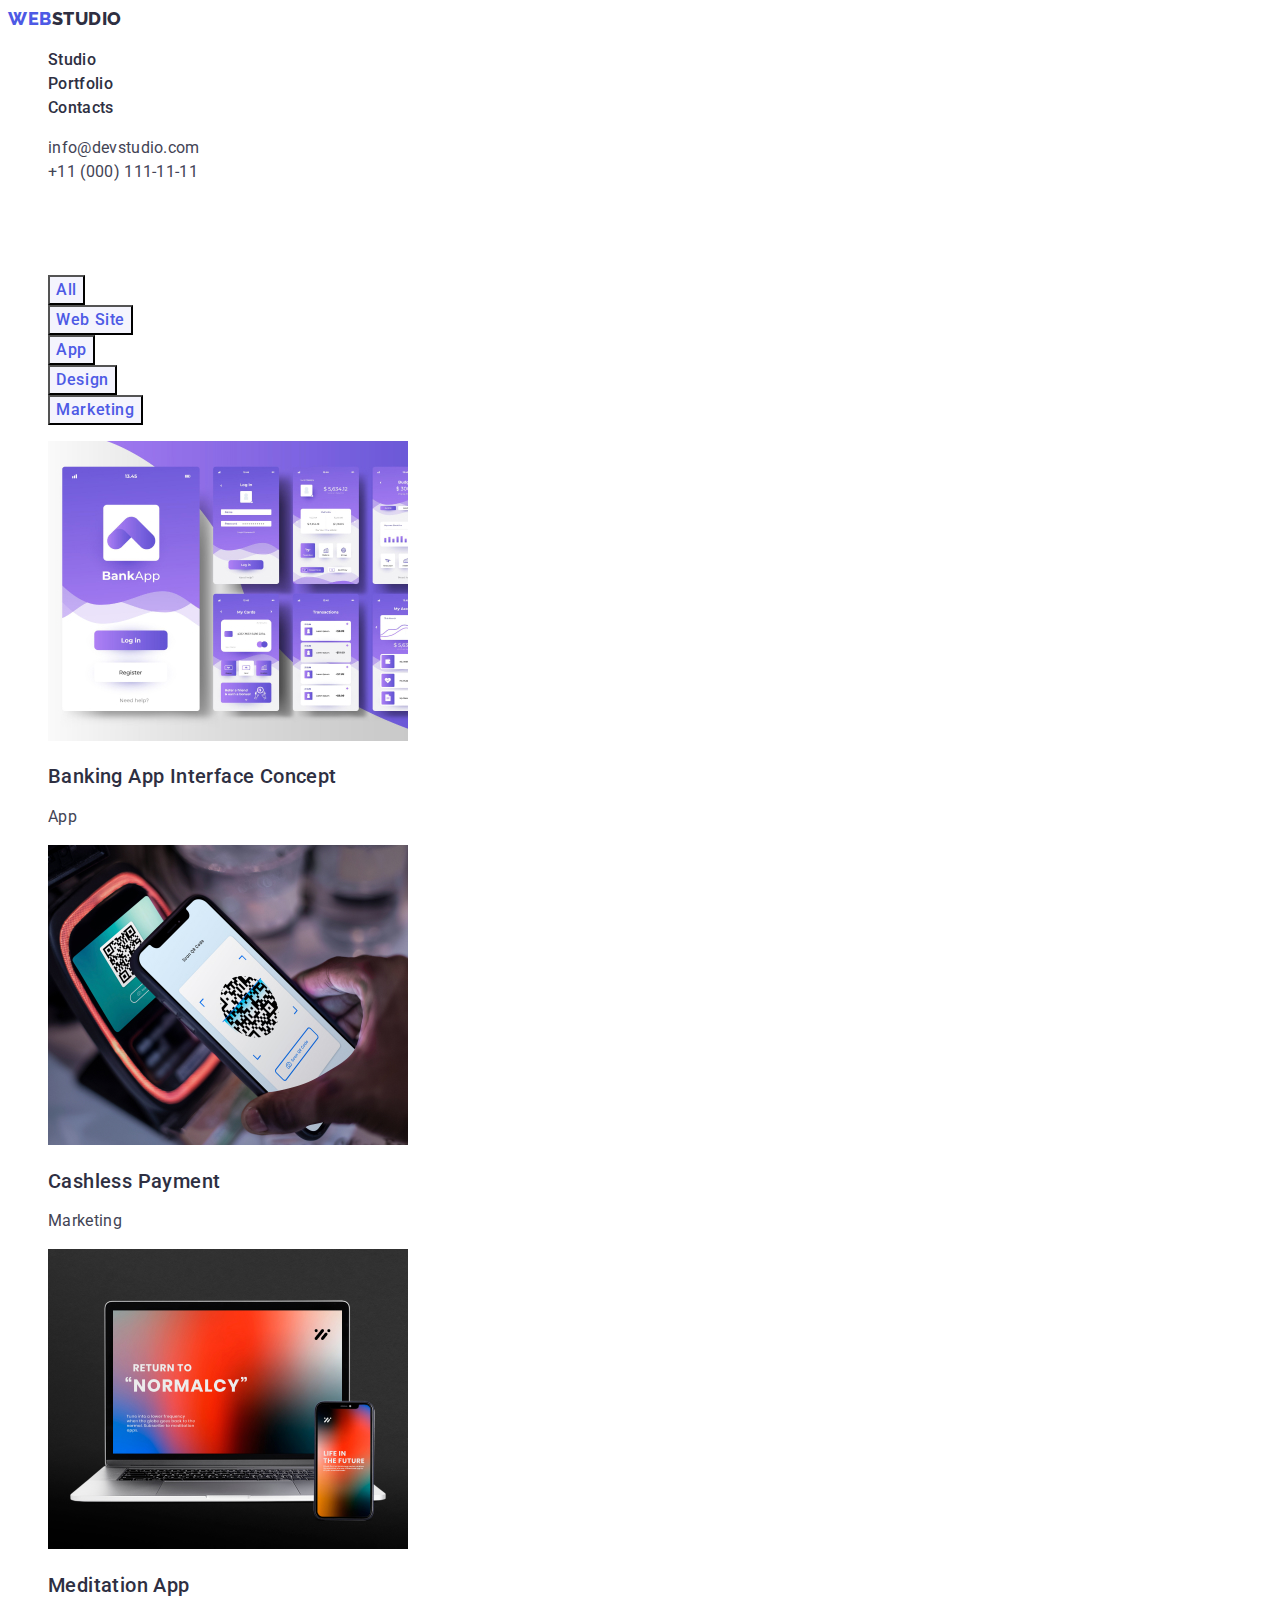
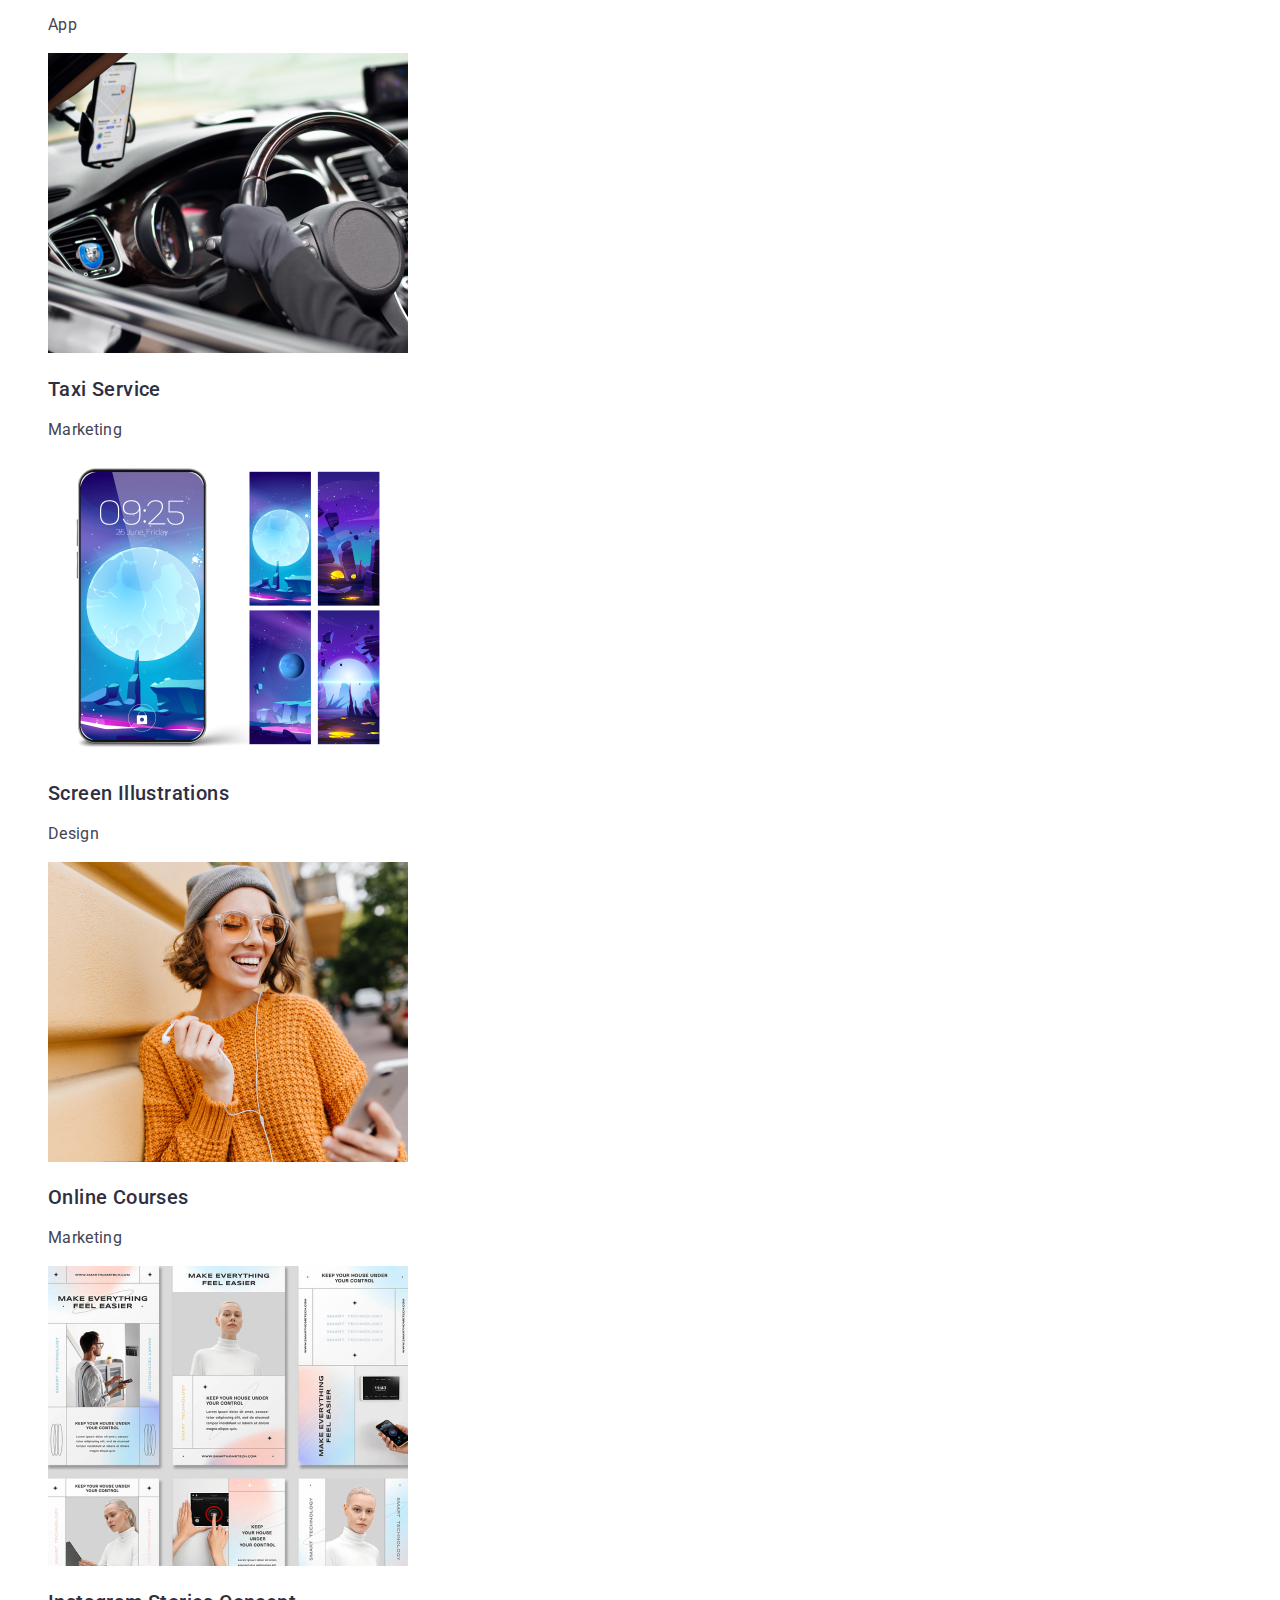
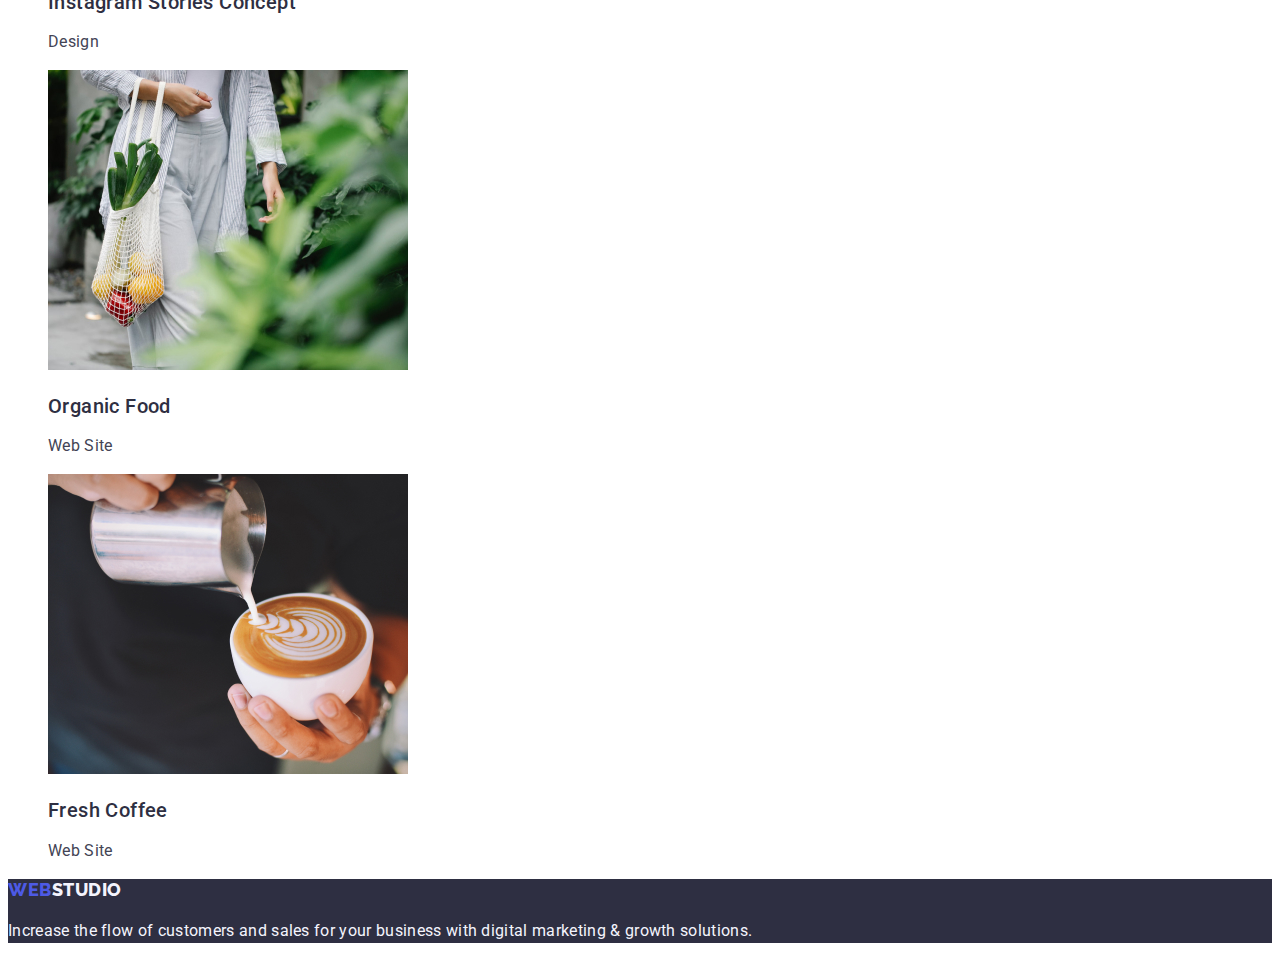
==== portfolio.html @ 58ff8aeb "Initial commit" ====
<!doctype html>
<html lang="en">
  <head>
    <meta charset="UTF-8" />
    <meta name="description" content="Effective Solutions for Your Business" />
    <link rel="preconnect" href="https://fonts.googleapis.com" />
    <link rel="preconnect" href="https://fonts.gstatic.com" crossorigin />
    <link
      href="https://fonts.googleapis.com/css2?family=Raleway:wght@800&family=Roboto:wght@400;500;700;900&display=swap"
      rel="stylesheet"
    />
    <link rel="stylesheet" href="./css/styles.css" />
    <title>Portfolio</title>
  </head>
  <body>
  <header class="page-header">
    <nav>
      <a href="./index.html" class="link logo">Web<span class="logo-main">Studio</span></a>
      <ul class="list menu">
        <li><a class="link menu-item" href="./index.html">Studio</a></li>
        <li><a class="link menu-item" href="./portfolio.html">Portfolio</a></li>
        <li><a class="link menu-item" href="">Contacts</a></li>
      </ul>
    </nav>

    <address class="address">
      <ul class="list">
        <li><a class="link" href="mailto:info@devstudio.com">info@devstudio.com</a></li>
        <li><a class="link" href="tel:+110001111111">+11 (000) 111-11-11</a></li>
      </ul>
    </address>
  </header>

    <main>
      <section id="our_projects">
        <h1 class="section-invisible-name">Our projects</h1>
        <ul class="list">
          <li>
            <button class="button filter" type="button">All</button>
          </li>
          <li>
            <button class="button filter" type="button">Web Site</button>
          </li>
          <li>
            <button class="button filter" type="button">App</button>
          </li>
          <li>
            <button class="button filter" type="button">Design</button>
          </li>
          <li>
            <button class="button filter" type="button">Marketing</button>
          </li>
        </ul>
        <ul class="list project">
          <li>
            <a class="link" href="">
              <img
                src="./images/project_card_1.jpg"
                alt="Banking app views"
                width="360"
              />
              <h2 class="project-name">Banking App Interface Concept</h2>
              <p class="project-type">App</p>
            </a>
          </li>
          <li>
            <a class="link" href="">
              <img
                src="./images/project_card_2.jpg"
                alt="Process of payment with phone"
                width="360"
              />
              <h2 class="project-name">Cashless Payment</h2>
              <p class="project-type">Marketing</p>
            </a>
          </li>
          <li>
            <a class="link" href="">
              <img
                src="./images/project_card_3.jpg"
                alt="Laptop and phone with text 'Return to Normalcy'"
                width="360"
              />
              <h2 class="project-name">Meditation App</h2>
              <p class="project-type">App</p>
            </a>
          </li>
          <li>
            <a class="link" href="">
              <img
                src="./images/project_card_4.jpg"
                alt="Сar steering wheel with driver's hands on it"
                width="360"
              />
              <h2 class="project-name">Taxi Service</h2>
              <p class="project-type">Marketing</p>
            </a>
          </li>
          <li>
            <a class="link" href="">
              <img
                src="./images/project_card_5.jpg"
                alt="Colorful screen illustrations"
                width="360"
              />
              <h2 class="project-name">Screen Illustrations</h2>
              <p class="project-type">Design</p>
            </a>
          </li>
          <li>
            <a class="link" href="">
              <img
                src="./images/project_card_6.jpg"
                alt="Smiling Girl listen to something on her phone"
                width="360"
              />
              <h2 class="project-name">Online Courses</h2>
              <p class="project-type">Marketing</p>
            </a>
          </li>
          <li>
            <a class="link" href="">
              <img
                src="./images/project_card_7.jpg"
                alt="Instagram concept variants"
                width="360"
              />
              <h2 class="project-name">Instagram Stories Concept</h2>
              <p class="project-type">Design</p>
            </a>
          </li>
          <li>
            <a class="link" href="">
              <img
                src="./images/project_card_8.jpg"
                alt="Woman with a bag of fresh fruits and vegetables"
                width="360"
              />
              <h2 class="project-name">Organic Food</h2>
              <p class="project-type">Web Site</p>
            </a>
          </li>
          <li>
            <a class="link" href="">
              <img
                src="./images/project_card_9.jpg"
                alt="A cap of coffee with milk drawing"
                width="360"
              />
              <h2 class="project-name">Fresh Coffee</h2>
              <p class="project-type">Web Site</p>
            </a>
          </li>
        </ul>
      </section>
    </main>

  <footer class="page-footer">
    <a href="./index.html" class="link logo">Web<span class="logo-main">Studio</span></a>
    <p class="motivation-text">
      Increase the flow of customers and sales for your business with digital
      marketing & growth solutions.
    </p>
  </footer>
  </body>
</html>
---- css/styles.css ----
:root {
  --iris: #4d5ae5;
  --ocean: #404bbf;
  --navy-blue: #2e2f42;
  --green: #31d0aa;
  --slate: #434455;
  --light_slate: #8e8f99;
  --cornflower: #e7e9fc;
  --cloud: #f4f4fd;
  --white: #ffffff;
  --dairy: #fcfcfc;
  --navy-blue-modal: #2e2f4266;
  --grey: #2e2f42b2;

  --color-primary-brand: var(--iris);
  --color-pressed-state: var(--ocean);
  --color-text-dark: var(--navy-blue);
  --color-text-light: var(--white);
  --color-logo-text-dark: var(--navy-blue);
  --color-logo-text-light: var(--cloud);
  --color-success: var(--green);
  --color-text: var(--slate);
  --color-subtle-text: var(--light_slate);
  --color-accent: var(--cornflower);
  --color-light: var(--cloud);
  --color-hero-background: var(--grey);
  --color-white-background: var(--white);
  --color-dark-background: var(--navy-blue);
  --color-modal-background: var(--dairy);
  --color-modal-overlay: var(--navy-blue-modal);
}

body {
  background-color: var(--color-white-background);
  color: var(--color-text);
  font-family: "Roboto", sans-serif;
  line-height: 1.5;
  letter-spacing: 0.02em;
}

.link {
  text-decoration: none;
  color: inherit;
}

.list {
  list-style: none;
}

.link:hover,
.link:focus,
.link.menu-item:hover,
.link.menu-item:focus {
  color: var(--color-pressed-state);
}

.link.logo {
  color: var(--color-primary-brand);
  font-family: "Raleway", sans-serif;
  font-size: 18px;
  font-weight: 800;
  letter-spacing: 0.03em;
  text-transform: uppercase;
  line-height: 1.17;
}

.page-header .logo-main {
  color: var(--color-logo-text-dark);
}

.page-footer .logo-main {
  color: var(--color-logo-text-light);
}

.link.menu-item {
  color: var(--color-text-dark);
  font-weight: 500;
  letter-spacing: 0.02em;
}

.address {
  font-style: normal;
  letter-spacing: 0.02em;
}

.section-hero {
  background-color: var(--color-dark-background);
}

.section-our-team{
  background-color: var(--color-light);
}

h1.title {
  color: var(--color-text-light);
  font-size: 56px;
  line-height: 1.07;
  text-align: center;
  font-weight: 700;
  letter-spacing: 0.02em;
}

.section-name {
  color: var(--color-text-dark);
  font-size: 36px;
  font-weight: 700;
  line-height: 1.11;
  letter-spacing: 0.02em;
  text-align: center;
  text-transform: capitalize;
}

.section-invisible-name {
  visibility: hidden;
}

.button {
  background-color: var(--color-primary-brand);
  color: var(--color-text-light);
  font-family: inherit;
  line-height: inherit;
  font-size: inherit;
  font-weight: 500;
  letter-spacing: 0.04em;
  cursor: pointer;
}

.button:hover,
.button:focus {
  background-color: var(--color-pressed-state);
}

.button.filter {
  background-color: var(--color-light);
  color: var(--color-primary-brand);
  cursor: pointer;
}

.button.filter:hover,
.button.filter:focus {
  background-color: var(--color-pressed-state);
  color: var(--color-text-light);
}

.employee-name,
.quality-name,
.project-name {
  color: var(--color-text-dark);
  font-size: 20px;
  font-weight: 500;
  line-height: 1.2;
  letter-spacing: 0.02em;
  text-transform: capitalize;
}

.team-member{
  background-color: var(--color-white-background);
}

.project a:hover,
.project a:focus {
  color: currentColor;
}

.project-type {
  text-transform: capitalize;
}

.page-footer {
  color: var(--color-light);
  background-color: var(--color-dark-background);
}
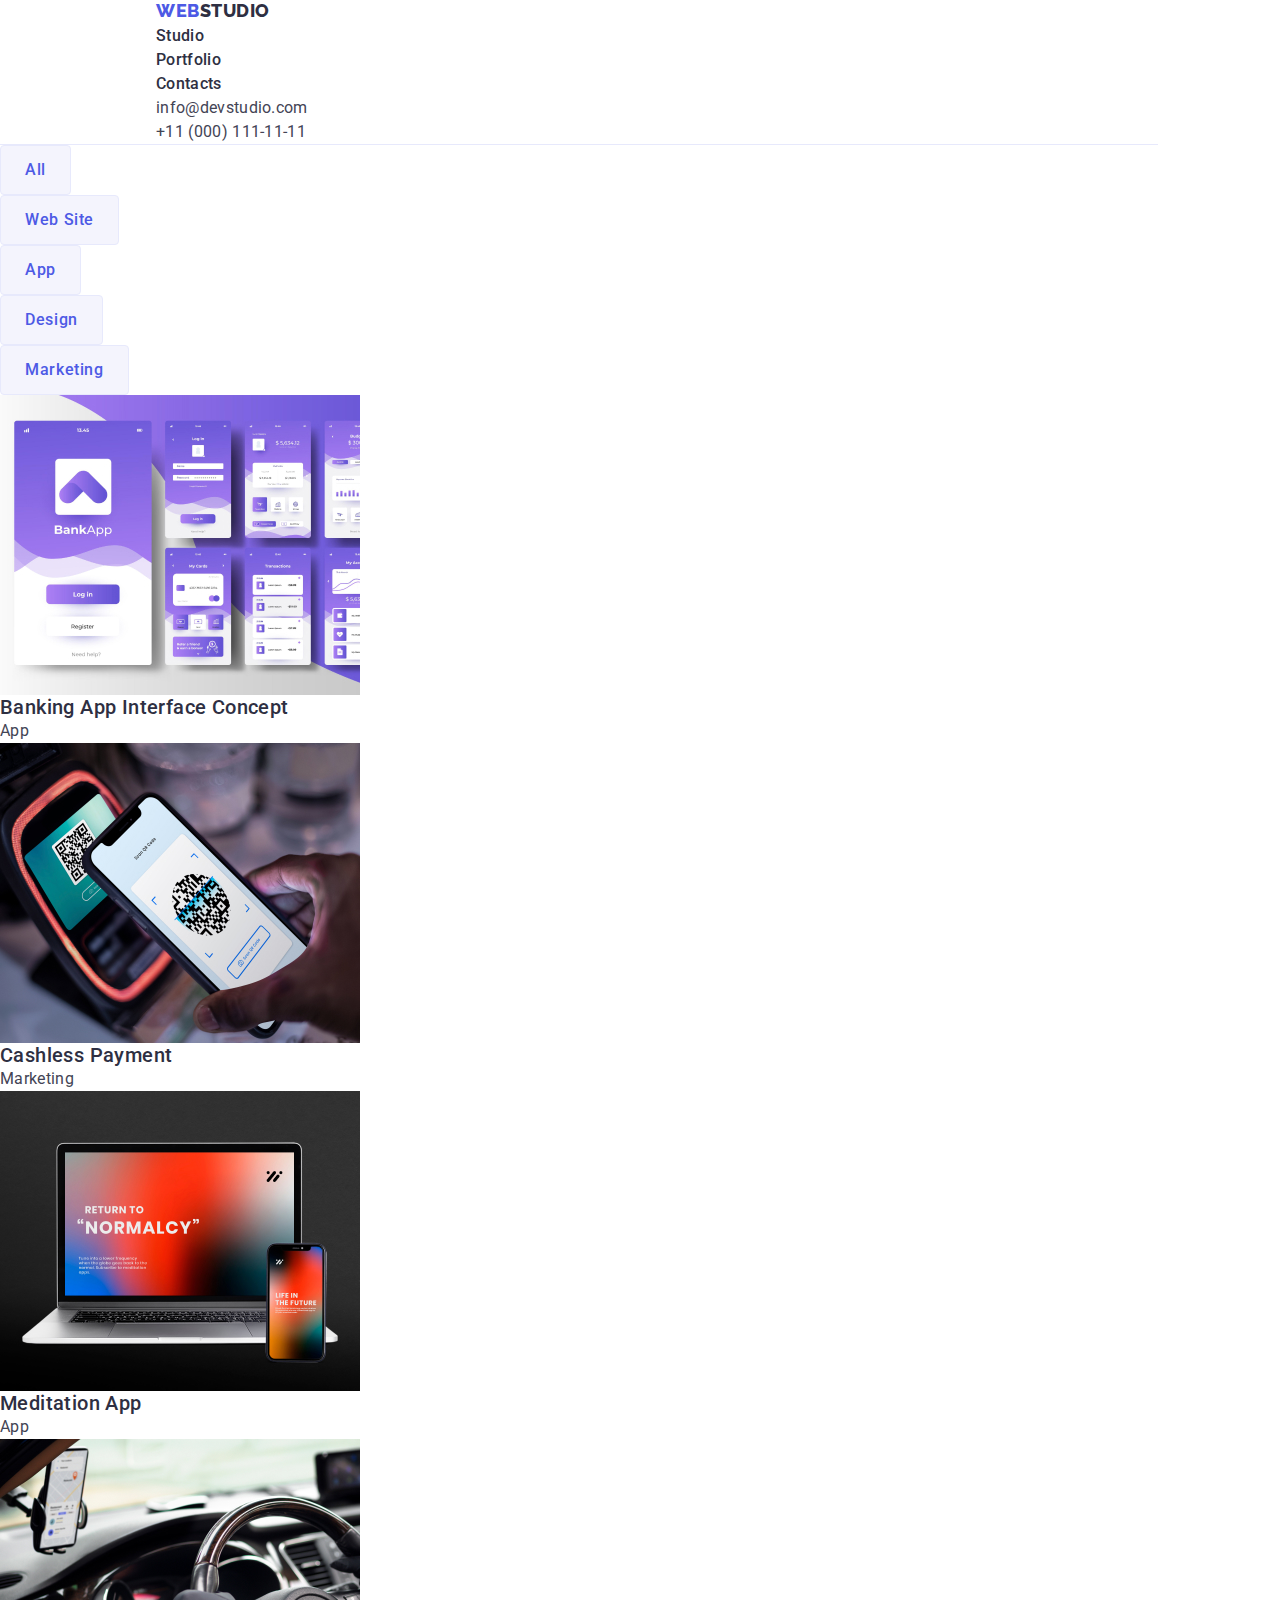
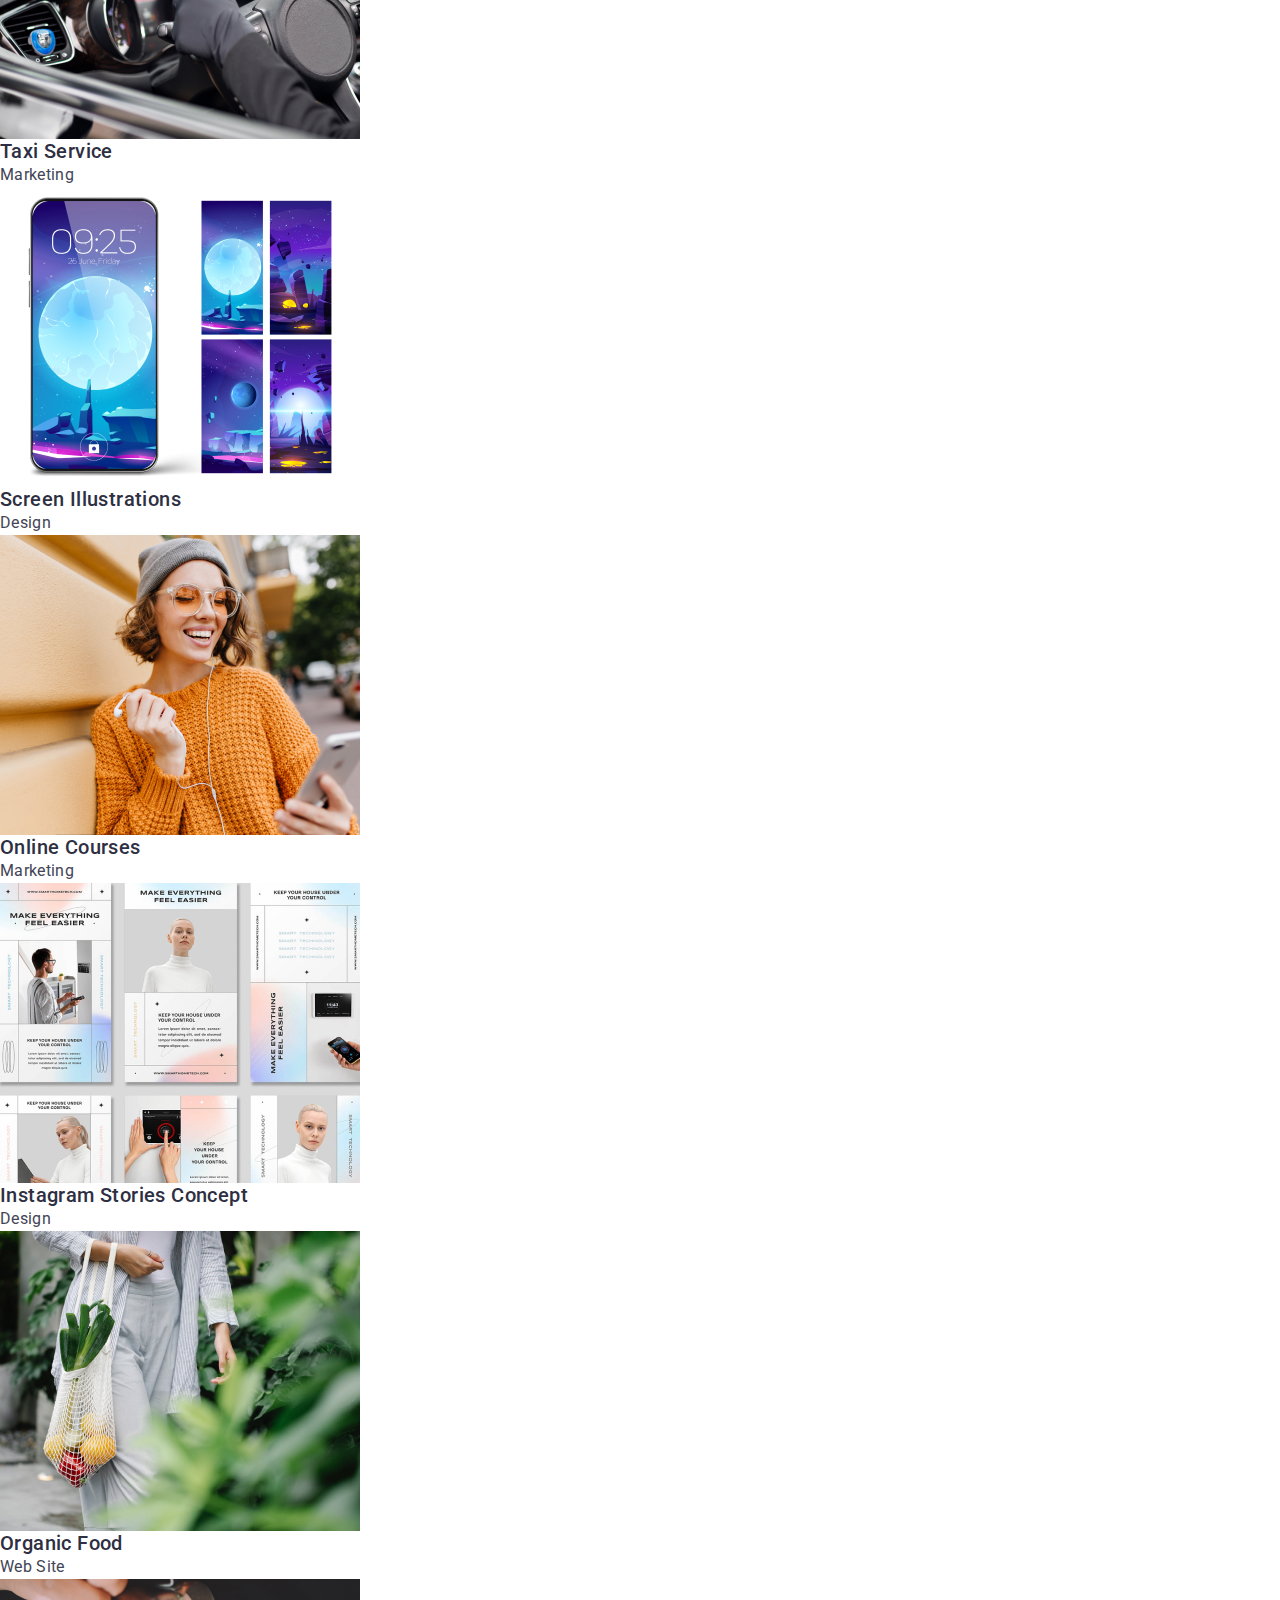
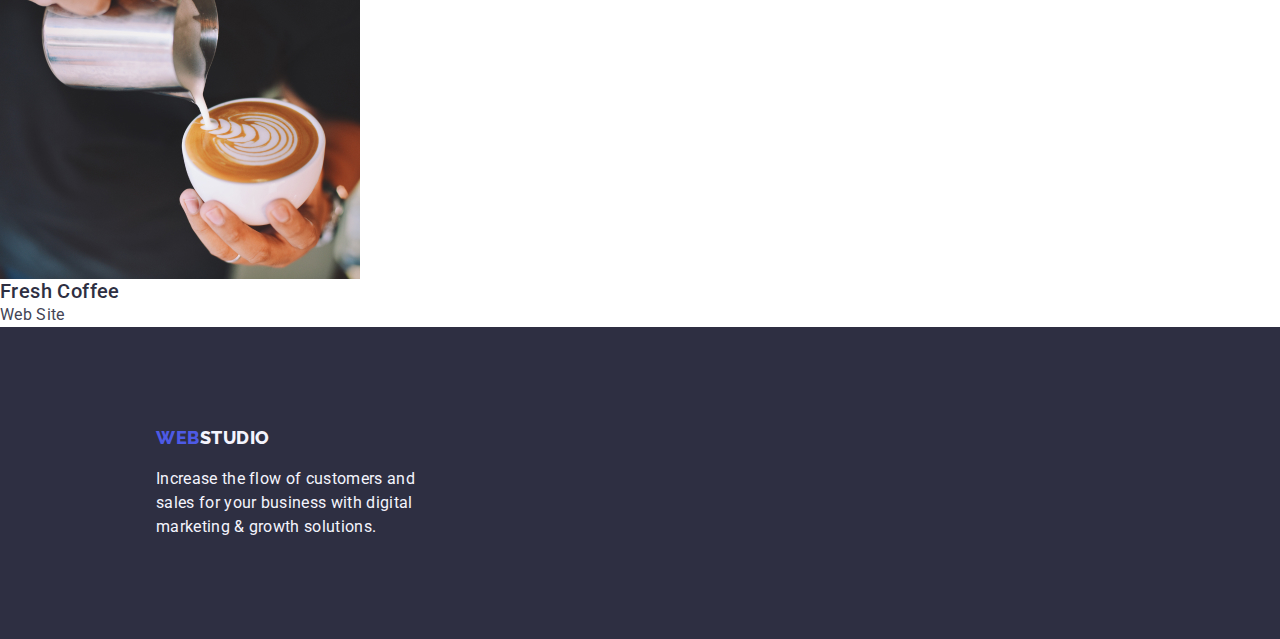
==== commit d356c84e: "To see what the actual task is." ====
--- a/portfolio.html
+++ b/portfolio.html
@@ -1,19 +1,20 @@
 <!doctype html>
 <html lang="en">
-  <head>
-    <meta charset="UTF-8" />
-    <meta name="description" content="Effective Solutions for Your Business" />
-    <link rel="preconnect" href="https://fonts.googleapis.com" />
-    <link rel="preconnect" href="https://fonts.gstatic.com" crossorigin />
-    <link
+<head>
+  <meta charset="UTF-8"/>
+  <meta name="description" content="Effective Solutions for Your Business"/>
+  <link rel="preconnect" href="https://fonts.googleapis.com"/>
+  <link rel="preconnect" href="https://fonts.gstatic.com" crossorigin/>
+  <link
       href="https://fonts.googleapis.com/css2?family=Raleway:wght@800&family=Roboto:wght@400;500;700;900&display=swap"
       rel="stylesheet"
-    />
-    <link rel="stylesheet" href="./css/styles.css" />
-    <title>Portfolio</title>
-  </head>
-  <body>
-  <header class="page-header">
+  />
+  <link rel="stylesheet" href="./css/styles.css"/>
+  <title>Portfolio</title>
+</head>
+<body>
+<header class="page-header">
+  <div class="container">
     <nav>
       <a href="./index.html" class="link logo">Web<span class="logo-main">Studio</span></a>
       <ul class="list menu">
@@ -29,138 +30,143 @@
         <li><a class="link" href="tel:+110001111111">+11 (000) 111-11-11</a></li>
       </ul>
     </address>
-  </header>
+  </div>
+</header>
 
-    <main>
-      <section id="our_projects">
-        <h1 class="section-invisible-name">Our projects</h1>
-        <ul class="list">
-          <li>
-            <button class="button filter" type="button">All</button>
-          </li>
-          <li>
-            <button class="button filter" type="button">Web Site</button>
-          </li>
-          <li>
-            <button class="button filter" type="button">App</button>
-          </li>
-          <li>
-            <button class="button filter" type="button">Design</button>
-          </li>
-          <li>
-            <button class="button filter" type="button">Marketing</button>
-          </li>
-        </ul>
-        <ul class="list project">
-          <li>
-            <a class="link" href="">
-              <img
+<main>
+  <section id="our_projects">
+    <div class="container">
+      <h1 class="visually-hidden">Our projects</h1>
+      <ul class="list">
+        <li>
+          <button class="button filter" type="button">All</button>
+        </li>
+        <li>
+          <button class="button filter" type="button">Web Site</button>
+        </li>
+        <li>
+          <button class="button filter" type="button">App</button>
+        </li>
+        <li>
+          <button class="button filter" type="button">Design</button>
+        </li>
+        <li>
+          <button class="button filter" type="button">Marketing</button>
+        </li>
+      </ul>
+      <ul class="list project">
+        <li>
+          <a class="link" href="">
+            <img
                 src="./images/project_card_1.jpg"
                 alt="Banking app views"
                 width="360"
-              />
-              <h2 class="project-name">Banking App Interface Concept</h2>
-              <p class="project-type">App</p>
-            </a>
-          </li>
-          <li>
-            <a class="link" href="">
-              <img
+            />
+            <h2 class="project-name">Banking App Interface Concept</h2>
+            <p class="project-type">App</p>
+          </a>
+        </li>
+        <li>
+          <a class="link" href="">
+            <img
                 src="./images/project_card_2.jpg"
                 alt="Process of payment with phone"
                 width="360"
-              />
-              <h2 class="project-name">Cashless Payment</h2>
-              <p class="project-type">Marketing</p>
-            </a>
-          </li>
-          <li>
-            <a class="link" href="">
-              <img
+            />
+            <h2 class="project-name">Cashless Payment</h2>
+            <p class="project-type">Marketing</p>
+          </a>
+        </li>
+        <li>
+          <a class="link" href="">
+            <img
                 src="./images/project_card_3.jpg"
                 alt="Laptop and phone with text 'Return to Normalcy'"
                 width="360"
-              />
-              <h2 class="project-name">Meditation App</h2>
-              <p class="project-type">App</p>
-            </a>
-          </li>
-          <li>
-            <a class="link" href="">
-              <img
+            />
+            <h2 class="project-name">Meditation App</h2>
+            <p class="project-type">App</p>
+          </a>
+        </li>
+        <li>
+          <a class="link" href="">
+            <img
                 src="./images/project_card_4.jpg"
                 alt="Сar steering wheel with driver's hands on it"
                 width="360"
-              />
-              <h2 class="project-name">Taxi Service</h2>
-              <p class="project-type">Marketing</p>
-            </a>
-          </li>
-          <li>
-            <a class="link" href="">
-              <img
+            />
+            <h2 class="project-name">Taxi Service</h2>
+            <p class="project-type">Marketing</p>
+          </a>
+        </li>
+        <li>
+          <a class="link" href="">
+            <img
                 src="./images/project_card_5.jpg"
                 alt="Colorful screen illustrations"
                 width="360"
-              />
-              <h2 class="project-name">Screen Illustrations</h2>
-              <p class="project-type">Design</p>
-            </a>
-          </li>
-          <li>
-            <a class="link" href="">
-              <img
+            />
+            <h2 class="project-name">Screen Illustrations</h2>
+            <p class="project-type">Design</p>
+          </a>
+        </li>
+        <li>
+          <a class="link" href="">
+            <img
                 src="./images/project_card_6.jpg"
                 alt="Smiling Girl listen to something on her phone"
                 width="360"
-              />
-              <h2 class="project-name">Online Courses</h2>
-              <p class="project-type">Marketing</p>
-            </a>
-          </li>
-          <li>
-            <a class="link" href="">
-              <img
+            />
+            <h2 class="project-name">Online Courses</h2>
+            <p class="project-type">Marketing</p>
+          </a>
+        </li>
+        <li>
+          <a class="link" href="">
+            <img
                 src="./images/project_card_7.jpg"
                 alt="Instagram concept variants"
                 width="360"
-              />
-              <h2 class="project-name">Instagram Stories Concept</h2>
-              <p class="project-type">Design</p>
-            </a>
-          </li>
-          <li>
-            <a class="link" href="">
-              <img
+            />
+            <h2 class="project-name">Instagram Stories Concept</h2>
+            <p class="project-type">Design</p>
+          </a>
+        </li>
+        <li>
+          <a class="link" href="">
+            <img
                 src="./images/project_card_8.jpg"
                 alt="Woman with a bag of fresh fruits and vegetables"
                 width="360"
-              />
-              <h2 class="project-name">Organic Food</h2>
-              <p class="project-type">Web Site</p>
-            </a>
-          </li>
-          <li>
-            <a class="link" href="">
-              <img
+            />
+            <h2 class="project-name">Organic Food</h2>
+            <p class="project-type">Web Site</p>
+          </a>
+        </li>
+        <li>
+          <a class="link" href="">
+            <img
                 src="./images/project_card_9.jpg"
                 alt="A cap of coffee with milk drawing"
                 width="360"
-              />
-              <h2 class="project-name">Fresh Coffee</h2>
-              <p class="project-type">Web Site</p>
-            </a>
-          </li>
-        </ul>
-      </section>
-    </main>
+            />
+            <h2 class="project-name">Fresh Coffee</h2>
+            <p class="project-type">Web Site</p>
+          </a>
+        </li>
+      </ul>
+    </div>
+  </section>
+</main>
 
-  <footer class="page-footer">
+<footer class="page-footer">
+  <div class="container">
     <a href="./index.html" class="link logo">Web<span class="logo-main">Studio</span></a>
     <p class="motivation-text">
       Increase the flow of customers and sales for your business with digital
       marketing & growth solutions.
     </p>
-  </footer>
-  </body>
+  </div>
+</footer>
+</body>
 </html>
--- a/css/styles.css
+++ b/css/styles.css
@@ -1,3 +1,9 @@
+*,
+*::before,
+*::after {
+  box-sizing: border-box;
+}
+
 :root {
   --iris: #4d5ae5;
   --ocean: #404bbf;
@@ -28,14 +34,45 @@
   --color-dark-background: var(--navy-blue);
   --color-modal-background: var(--dairy);
   --color-modal-overlay: var(--navy-blue-modal);
+
+  --font-main: "Roboto", sans-serif;
+  --font-logo: "Raleway", sans-serif;
 }
 
 body {
   background-color: var(--color-white-background);
   color: var(--color-text);
-  font-family: "Roboto", sans-serif;
+  font-family: var(--font-main);
   line-height: 1.5;
   letter-spacing: 0.02em;
+  margin: 0;
+}
+
+h1,
+h2,
+h3,
+h4,
+h5,
+h6,
+p {
+  margin-top: 0;
+  margin-bottom: 0;
+}
+
+ul,
+ol {
+  margin-top: 0;
+  margin-bottom: 0;
+  padding-left: 0;
+}
+
+li{
+  object-fit: contain;
+}
+
+img {
+  display: block;
+  max-width: 100%;
 }
 
 .link {
@@ -45,6 +82,20 @@
 
 .list {
   list-style: none;
+}
+
+.container{
+  /*display: flex;
+  flex-basis: 1158px;*/
+  width: 1158px;
+}
+
+.page-header .container{
+  flex-direction: row;
+  align-items: center;
+  border-bottom: 1px solid var(--color-accent);
+  padding: 0 156px;
+  justify-content: space-between;
 }
 
 .link:hover,
@@ -56,7 +107,7 @@
 
 .link.logo {
   color: var(--color-primary-brand);
-  font-family: "Raleway", sans-serif;
+  font-family: var(--font-logo);
   font-size: 18px;
   font-weight: 800;
   letter-spacing: 0.03em;
@@ -83,21 +134,31 @@
   letter-spacing: 0.02em;
 }
 
-.section-hero {
+.section-hero{
   background-color: var(--color-dark-background);
-}
-
-.section-our-team{
-  background-color: var(--color-light);
-}
-
-h1.title {
+  padding: 188px 0 188px 0;
+}
+
+.section-hero .title {
+  width: 496px;
   color: var(--color-text-light);
   font-size: 56px;
   line-height: 1.07;
   text-align: center;
   font-weight: 700;
   letter-spacing: 0.02em;
+  margin-left: auto;
+  margin-right: auto;
+}
+
+.section-hero .button{
+  margin-top: 48px;
+  margin-left: auto;
+  margin-right: auto;
+}
+
+.section-our-team{
+  background-color: var(--color-light);
 }
 
 .section-name {
@@ -106,12 +167,20 @@
   font-weight: 700;
   line-height: 1.11;
   letter-spacing: 0.02em;
-  text-align: center;
   text-transform: capitalize;
 }
 
-.section-invisible-name {
-  visibility: hidden;
+.visually-hidden {
+  position: absolute;
+  width: 1px;
+  height: 1px;
+  margin: -1px;
+  border: 0;
+  padding: 0;
+  white-space: nowrap;
+  clip-path: inset(100%);
+  clip: rect(0 0 0 0);
+  overflow: hidden;
 }
 
 .button {
@@ -123,6 +192,10 @@
   font-weight: 500;
   letter-spacing: 0.04em;
   cursor: pointer;
+  padding: 16px 32px;
+  border: none;
+  border-radius: 4px;
+  box-shadow: 0 4px 4px 0 rgba(0, 0, 0, 0.15);
 }
 
 .button:hover,
@@ -134,12 +207,21 @@
   background-color: var(--color-light);
   color: var(--color-primary-brand);
   cursor: pointer;
+  border: 1px solid var(--color-accent);
+  border-radius: 4px;
+  box-shadow: none;
+  padding: 12px 24px;
 }
 
 .button.filter:hover,
 .button.filter:focus {
   background-color: var(--color-pressed-state);
   color: var(--color-text-light);
+  border: none;
+  box-shadow:
+    0 2px 2px 0 rgba(0, 0, 0, 0.12),
+    0 2px 1px 0 rgba(0, 0, 0, 0.08),
+    0 3px 1px 0 rgba(0, 0, 0, 0.1);
 }
 
 .employee-name,
@@ -155,6 +237,11 @@
 
 .team-member{
   background-color: var(--color-white-background);
+  border-radius: 0 0 4px 4px;
+  box-shadow:
+    0 2px 1px 0 rgba(46, 47, 66, 0.08),
+    0 1px 1px 0 rgba(46, 47, 66, 0.16),
+    0 1px 6px 0 rgba(46, 47, 66, 0.08);
 }
 
 .project a:hover,
@@ -169,5 +256,14 @@
 .page-footer {
   color: var(--color-light);
   background-color: var(--color-dark-background);
-}
-
+  padding: 100px 0 100px 156px;
+}
+
+.page-footer .motivation-text{
+  margin-top: 16px;
+}
+
+.page-footer .motivation-text{
+  width: calc((100% - 72px) / 4);
+}
+
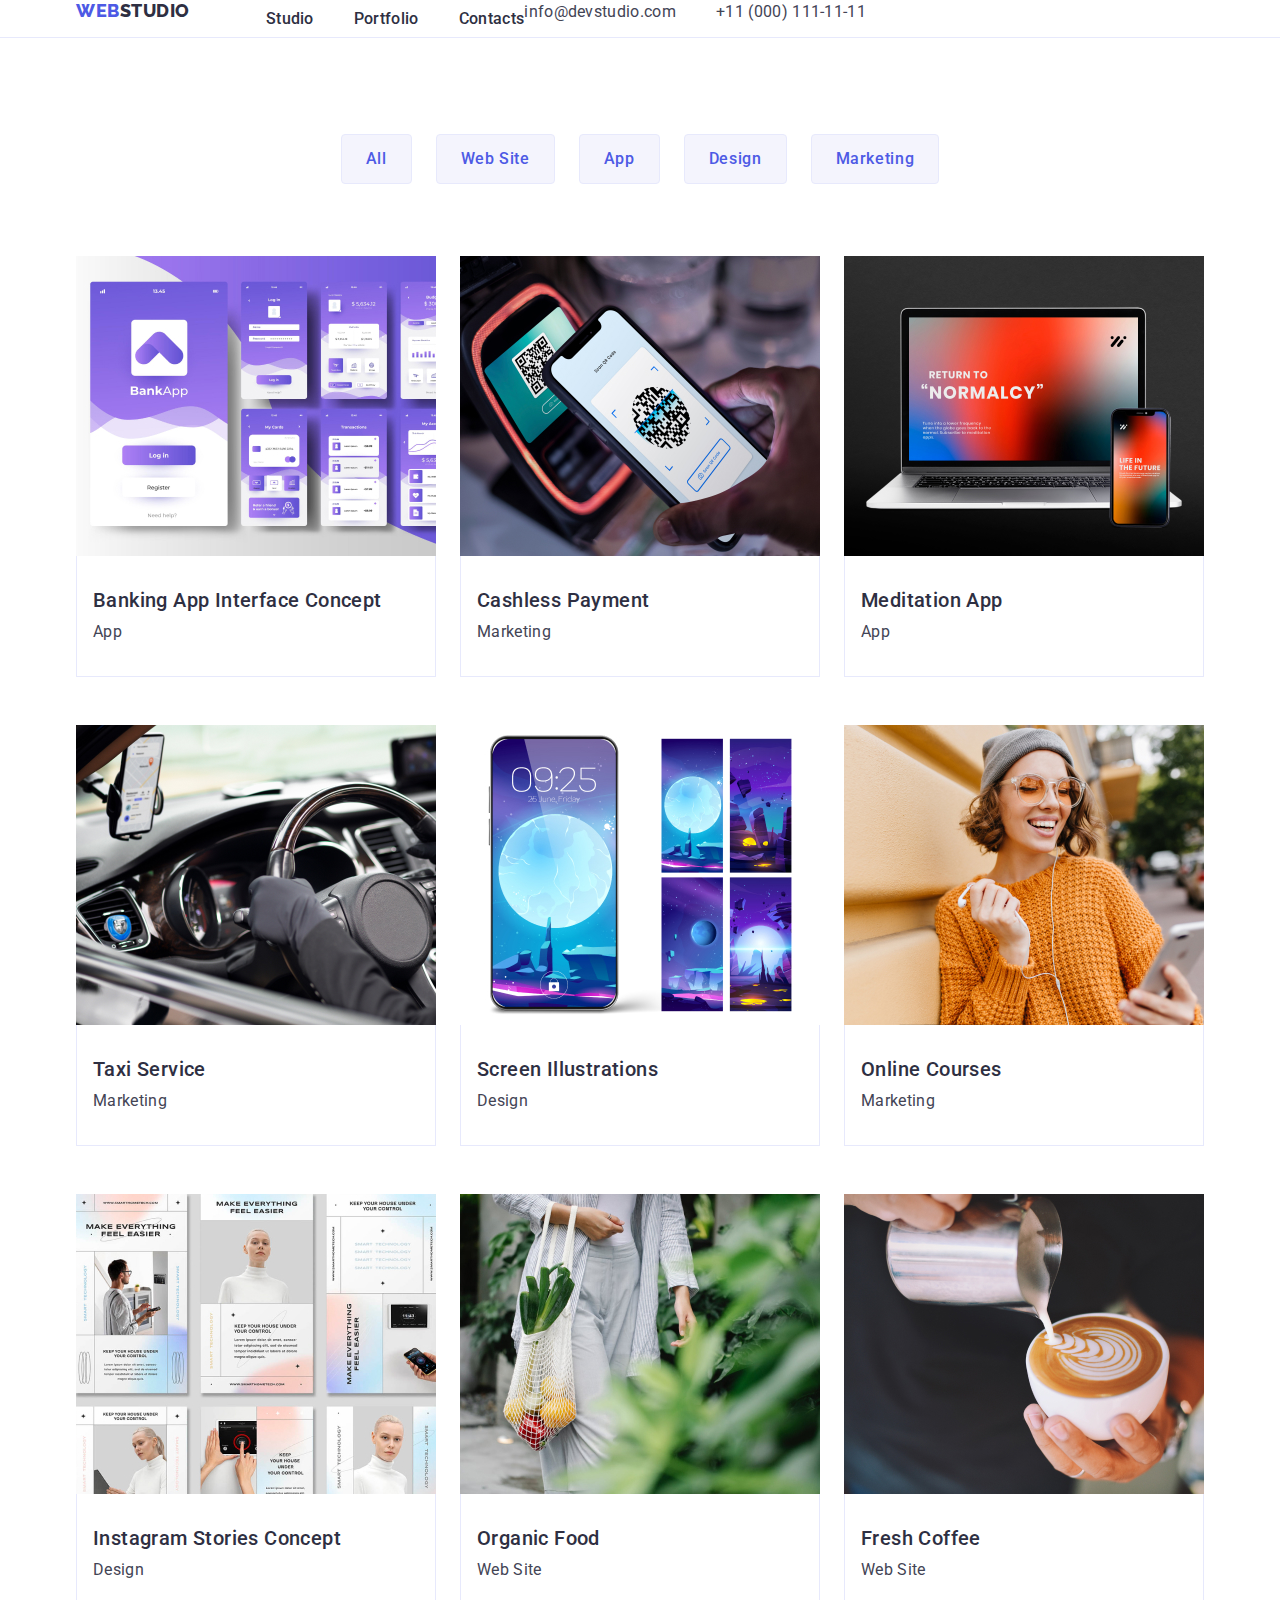
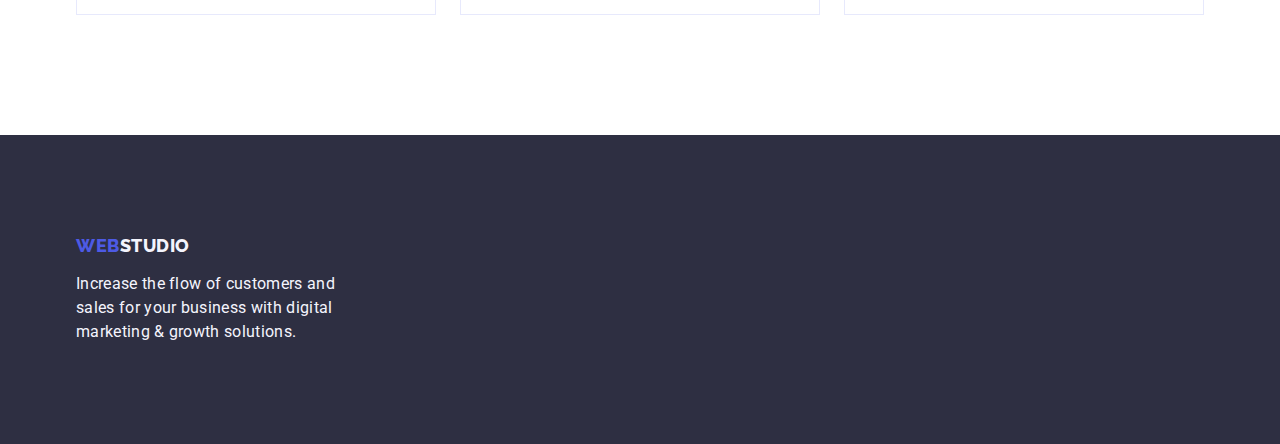
==== commit ab16dd4c: "Corrections." ====
--- a/portfolio.html
+++ b/portfolio.html
@@ -3,6 +3,14 @@
 <head>
   <meta charset="UTF-8"/>
   <meta name="description" content="Effective Solutions for Your Business"/>
+  <!--suppress JSUnresolvedLibraryURL -->
+  <link
+      rel="stylesheet"
+      href="https://cdnjs.cloudflare.com/ajax/libs/modern-normalize/2.0.0/modern-normalize.min.css"
+      integrity="sha512-4xo8blKMVCiXpTaLzQSLSw3KFOVPWhm/TRtuPVc4WG6kUgjH6J03IBuG7JZPkcWMxJ5huwaBpOpnwYElP/m6wg=="
+      crossorigin="anonymous"
+      referrerpolicy="no-referrer"
+  />
   <link rel="preconnect" href="https://fonts.googleapis.com"/>
   <link rel="preconnect" href="https://fonts.gstatic.com" crossorigin/>
   <link
@@ -15,7 +23,7 @@
 <body>
 <header class="page-header">
   <div class="container">
-    <nav>
+    <nav class="navigation">
       <a href="./index.html" class="link logo">Web<span class="logo-main">Studio</span></a>
       <ul class="list menu">
         <li><a class="link menu-item" href="./index.html">Studio</a></li>
@@ -34,10 +42,10 @@
 </header>
 
 <main>
-  <section id="our_projects">
+  <section class="section section-our-projects" id="our-projects">
     <div class="container">
       <h1 class="visually-hidden">Our projects</h1>
-      <ul class="list">
+      <ul class="list filters">
         <li>
           <button class="button filter" type="button">All</button>
         </li>
@@ -54,104 +62,122 @@
           <button class="button filter" type="button">Marketing</button>
         </li>
       </ul>
-      <ul class="list project">
-        <li>
+      <ul class="list projects">
+        <li class="project">
           <a class="link" href="">
-            <img
-                src="./images/project_card_1.jpg"
-                alt="Banking app views"
-                width="360"
+            <img class="image"
+                 src="./images/project_card_1.jpg"
+                 alt="Banking app views"
+                 width="360"
             />
-            <h2 class="project-name">Banking App Interface Concept</h2>
-            <p class="project-type">App</p>
+            <div class="container-project-info">
+              <h2 class="project-name">Banking App Interface Concept</h2>
+              <p class="project-type">App</p>
+            </div>
           </a>
         </li>
-        <li>
+        <li class="project">
           <a class="link" href="">
-            <img
-                src="./images/project_card_2.jpg"
-                alt="Process of payment with phone"
-                width="360"
+            <img class="image"
+                 src="./images/project_card_2.jpg"
+                 alt="Process of payment with phone"
+                 width="360"
             />
-            <h2 class="project-name">Cashless Payment</h2>
-            <p class="project-type">Marketing</p>
+            <div class="container-project-info">
+              <h2 class="project-name">Cashless Payment</h2>
+              <p class="project-type">Marketing</p>
+            </div>
           </a>
         </li>
-        <li>
+        <li class="project">
           <a class="link" href="">
-            <img
-                src="./images/project_card_3.jpg"
-                alt="Laptop and phone with text 'Return to Normalcy'"
-                width="360"
+            <img class="image"
+                 src="./images/project_card_3.jpg"
+                 alt="Laptop and phone with text 'Return to Normalcy'"
+                 width="360"
             />
-            <h2 class="project-name">Meditation App</h2>
-            <p class="project-type">App</p>
+            <div class="container-project-info">
+              <h2 class="project-name">Meditation App</h2>
+              <p class="project-type">App</p>
+            </div>
           </a>
         </li>
-        <li>
+        <li class="project">
           <a class="link" href="">
-            <img
-                src="./images/project_card_4.jpg"
-                alt="Сar steering wheel with driver's hands on it"
-                width="360"
+            <img class="image"
+                 src="./images/project_card_4.jpg"
+                 alt="Сar steering wheel with driver's hands on it"
+                 width="360"
             />
-            <h2 class="project-name">Taxi Service</h2>
-            <p class="project-type">Marketing</p>
+            <div class="container-project-info">
+              <h2 class="project-name">Taxi Service</h2>
+              <p class="project-type">Marketing</p>
+            </div>
           </a>
         </li>
-        <li>
+        <li class="project">
           <a class="link" href="">
-            <img
-                src="./images/project_card_5.jpg"
-                alt="Colorful screen illustrations"
-                width="360"
+            <img class="image"
+                 src="./images/project_card_5.jpg"
+                 alt="Colorful screen illustrations"
+                 width="360"
             />
-            <h2 class="project-name">Screen Illustrations</h2>
-            <p class="project-type">Design</p>
+            <div class="container-project-info">
+              <h2 class="project-name">Screen Illustrations</h2>
+              <p class="project-type">Design</p>
+            </div>
           </a>
         </li>
-        <li>
+        <li class="project">
           <a class="link" href="">
-            <img
-                src="./images/project_card_6.jpg"
-                alt="Smiling Girl listen to something on her phone"
-                width="360"
+            <img class="image"
+                 src="./images/project_card_6.jpg"
+                 alt="Smiling Girl listen to something on her phone"
+                 width="360"
             />
-            <h2 class="project-name">Online Courses</h2>
-            <p class="project-type">Marketing</p>
+            <div class="container-project-info">
+              <h2 class="project-name">Online Courses</h2>
+              <p class="project-type">Marketing</p>
+            </div>
           </a>
         </li>
-        <li>
+        <li class="project">
           <a class="link" href="">
-            <img
-                src="./images/project_card_7.jpg"
-                alt="Instagram concept variants"
-                width="360"
+            <img class="image"
+                 src="./images/project_card_7.jpg"
+                 alt="Instagram concept variants"
+                 width="360"
             />
-            <h2 class="project-name">Instagram Stories Concept</h2>
-            <p class="project-type">Design</p>
+            <div class="container-project-info">
+              <h2 class="project-name">Instagram Stories Concept</h2>
+              <p class="project-type">Design</p>
+            </div>
           </a>
         </li>
-        <li>
+        <li class="project">
           <a class="link" href="">
-            <img
-                src="./images/project_card_8.jpg"
-                alt="Woman with a bag of fresh fruits and vegetables"
-                width="360"
+            <img class="image"
+                 src="./images/project_card_8.jpg"
+                 alt="Woman with a bag of fresh fruits and vegetables"
+                 width="360"
             />
-            <h2 class="project-name">Organic Food</h2>
-            <p class="project-type">Web Site</p>
+            <div class="container-project-info">
+              <h2 class="project-name">Organic Food</h2>
+              <p class="project-type">Web Site</p>
+            </div>
           </a>
         </li>
-        <li>
+        <li class="project">
           <a class="link" href="">
-            <img
-                src="./images/project_card_9.jpg"
-                alt="A cap of coffee with milk drawing"
-                width="360"
+            <img class="image"
+                 src="./images/project_card_9.jpg"
+                 alt="A cap of coffee with milk drawing"
+                 width="360"
             />
-            <h2 class="project-name">Fresh Coffee</h2>
-            <p class="project-type">Web Site</p>
+            <div class="container-project-info">
+              <h2 class="project-name">Fresh Coffee</h2>
+              <p class="project-type">Web Site</p>
+            </div>
           </a>
         </li>
       </ul>
--- a/css/styles.css
+++ b/css/styles.css
@@ -66,9 +66,9 @@
   padding-left: 0;
 }
 
-li{
+/*li{
   object-fit: contain;
-}
+}*/
 
 img {
   display: block;
@@ -84,18 +84,42 @@
   list-style: none;
 }
 
+.list.qualities,
+.list.doings,
+.list.team,
+.list.filters,
+.list.projects{
+  display: flex;
+  gap: 24px;
+}
+
+.list.filters{
+  justify-content: center;
+  margin-bottom: 72px;
+}
+
+.list.projects{
+  flex-wrap: wrap;
+  row-gap: 48px;
+}
+
 .container{
-  /*display: flex;
-  flex-basis: 1158px;*/
   width: 1158px;
+  margin: 0 auto;
+  padding: 0 15px;
+}
+
+.page-header{
+  border-bottom: 1px solid var(--color-accent);
 }
 
 .page-header .container{
-  flex-direction: row;
+  display: flex;
+/*  flex-direction: row;
   align-items: center;
-  border-bottom: 1px solid var(--color-accent);
   padding: 0 156px;
-  justify-content: space-between;
+  justify-content: space-between;*/
+
 }
 
 .link:hover,
@@ -113,6 +137,9 @@
   letter-spacing: 0.03em;
   text-transform: uppercase;
   line-height: 1.17;
+  display: inline-block;
+  margin-bottom: 16px;
+  margin-right: 76px
 }
 
 .page-header .logo-main {
@@ -121,6 +148,21 @@
 
 .page-footer .logo-main {
   color: var(--color-logo-text-light);
+}
+
+.navigation {
+  display: flex;
+  align-items: center;
+}
+
+.page-header .menu,
+.address .list{
+  display: flex;
+  gap: 40px;
+}
+
+.navigation .menu-item{
+  padding: 24px 0;
 }
 
 .link.menu-item {
@@ -134,13 +176,21 @@
   letter-spacing: 0.02em;
 }
 
-.section-hero{
+.section{
+  padding: 120px 0;
+}
+
+.section.section-hero{
   background-color: var(--color-dark-background);
-  padding: 188px 0 188px 0;
-}
-
-.section-hero .title {
-  width: 496px;
+  padding: 188px 0;
+}
+
+.section.section-our-projects{
+  padding-top: 96px;
+}
+
+.section.section-hero .title {
+  max-width: 496px;
   color: var(--color-text-light);
   font-size: 56px;
   line-height: 1.07;
@@ -151,10 +201,26 @@
   margin-right: auto;
 }
 
-.section-hero .button{
+.section.section-hero .button{
+  min-width: 169px;
+  display: block;
   margin-top: 48px;
   margin-left: auto;
   margin-right: auto;
+}
+
+.list.qualities .quality,
+.list.team .team-member{
+  flex-basis: calc((100% - 3 * 24px) / 4);
+}
+
+list.doings .example,
+list.projects .project{
+  flex-basis: calc((100% - 2 * 24px) / 3);
+}
+
+.section.section-what-are-we-doing{
+  padding-top: 0;
 }
 
 .section-our-team{
@@ -168,6 +234,7 @@
   line-height: 1.11;
   letter-spacing: 0.02em;
   text-transform: capitalize;
+  margin-bottom: 72px;
 }
 
 .visually-hidden {
@@ -217,7 +284,7 @@
 .button.filter:focus {
   background-color: var(--color-pressed-state);
   color: var(--color-text-light);
-  border: none;
+  border: 1px solid transparent;
   box-shadow:
     0 2px 2px 0 rgba(0, 0, 0, 0.12),
     0 2px 1px 0 rgba(0, 0, 0, 0.08),
@@ -233,6 +300,7 @@
   line-height: 1.2;
   letter-spacing: 0.02em;
   text-transform: capitalize;
+  margin-bottom: 8px
 }
 
 .team-member{
@@ -244,11 +312,29 @@
     0 1px 6px 0 rgba(46, 47, 66, 0.08);
 }
 
+.team-member .container-team-member{
+  padding: 32px 0;
+}
+
+.team-member .employee-name{
+  text-align: center;
+}
+
+.team-member .position{
+  text-align: center;
+}
+
 .project a:hover,
 .project a:focus {
   color: currentColor;
 }
 
+.project .container-project-info{
+  padding: 32px 16px;
+  border: 1px solid var(--color-accent);
+  border-top: none;
+}
+
 .project-type {
   text-transform: capitalize;
 }
@@ -256,14 +342,11 @@
 .page-footer {
   color: var(--color-light);
   background-color: var(--color-dark-background);
-  padding: 100px 0 100px 156px;
+  padding: 100px 0;
 }
 
 .page-footer .motivation-text{
-  margin-top: 16px;
-}
-
-.page-footer .motivation-text{
-  width: calc((100% - 72px) / 4);
-}
-
+  max-width: 264px;
+  /*width: calc((100% - 72px) / 4);*/
+}
+
